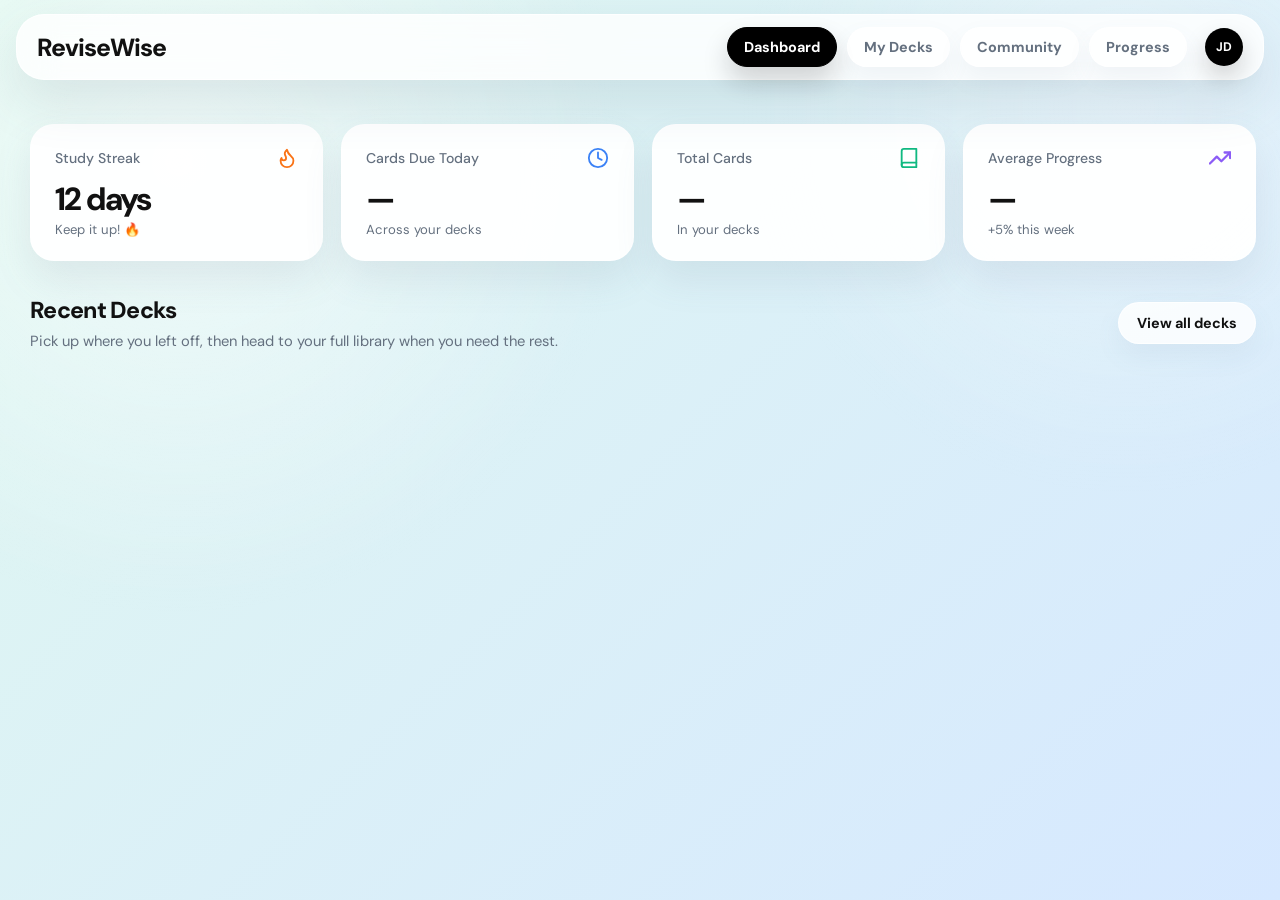
==== frontend/dashboard.html @ 3371f75b "my_decks fix my_decks and the whole site now compatible with treasure's visual changes (top bar inst" ====
<!DOCTYPE html>
<html lang="en">
<head>
    <meta charset="UTF-8">
    <meta name="viewport" content="width=device-width, initial-scale=1.0">
    <title>ReviseWise – Dashboard</title>
    <link rel="preconnect" href="https://fonts.googleapis.com">
    <link href="https://fonts.googleapis.com/css2?family=DM+Sans:wght@400;500;600;700;800&display=swap" rel="stylesheet">
    <style>
        :root {
            --page-start: #e0f8f0;
            --page-end: #d6e8ff;
            --surface: rgba(255, 255, 255, 0.82);
            --surface-strong: rgba(255, 255, 255, 0.94);
            --surface-border: rgba(255, 255, 255, 0.76);
            --border: #d8e2ee;
            --text-primary: #111111;
            --text-secondary: #64707f;
            --accent: #000000;
            --accent-hover: #2a2a2a;
            --accent-text: #ffffff;
            --danger: #dc3545;
            --nav-height: 62px;
            --pill-radius: 999px;
            --card-radius: 24px;
            --panel-radius: 28px;
            --shadow-soft: 0 22px 52px rgba(88, 103, 128, 0.14);
            --shadow-card: 0 18px 38px rgba(98, 114, 138, 0.12);
        }

        * { box-sizing: border-box; margin: 0; padding: 0; }

        body {
            font-family: 'DM Sans', system-ui, sans-serif;
            background: linear-gradient(135deg, var(--page-start) 0%, var(--page-end) 100%);
            background-attachment: fixed;
            color: var(--text-primary);
            min-height: 100vh;
            overflow-x: hidden;
            padding: 14px 16px 24px;
        }

        body::before {
            content: "";
            position: fixed;
            inset: 0;
            background:
                radial-gradient(circle at 14% 18%, rgba(255, 255, 255, 0.55) 0, rgba(255, 255, 255, 0) 34%),
                radial-gradient(circle at 88% 12%, rgba(255, 255, 255, 0.34) 0, rgba(255, 255, 255, 0) 28%);
            pointer-events: none;
            z-index: -1;
        }

        /* ── Top Nav ── */
        .top-nav {
            min-height: var(--nav-height);
            background: var(--surface);
            border: 1px solid var(--surface-border);
            border-radius: var(--panel-radius);
            box-shadow: var(--shadow-soft);
            backdrop-filter: blur(18px);
            -webkit-backdrop-filter: blur(18px);
            display: flex;
            align-items: center;
            gap: 18px;
            padding: 12px 20px;
            z-index: 100;
        }

        .nav-logo {
            font-size: 1.55em;
            font-weight: 800;
            color: var(--text-primary);
            text-decoration: none;
            letter-spacing: -0.04em;
        }

        .nav-avatar {
            width: 38px;
            height: 38px;
            border-radius: 50%;
            background: var(--accent);
            color: var(--accent-text);
            display: flex;
            align-items: center;
            justify-content: center;
            font-size: 0.78em;
            font-weight: 700;
            cursor: pointer;
            box-shadow: 0 12px 24px rgba(17, 17, 17, 0.18);
        }

        .top-links {
            display: flex;
            align-items: center;
            gap: 10px;
            margin-left: auto;
        }

        .top-link {
            display: inline-flex;
            align-items: center;
            justify-content: center;
            padding: 10px 16px;
            border-radius: var(--pill-radius);
            border: 1px solid var(--surface-border);
            background: rgba(255, 255, 255, 0.72);
            color: var(--text-secondary);
            font-size: 0.9em;
            font-weight: 700;
            text-decoration: none;
            white-space: nowrap;
            transition: background 0.18s ease, color 0.18s ease, transform 0.18s ease, box-shadow 0.18s ease;
            box-shadow: 0 12px 24px rgba(108, 122, 148, 0.08);
        }

        .top-link:hover {
            background: rgba(255, 255, 255, 0.96);
            color: var(--text-primary);
            transform: translateY(-1px);
        }

        .top-link.active {
            background: var(--accent);
            color: var(--accent-text);
            border-color: var(--accent);
            box-shadow: 0 14px 26px rgba(17, 17, 17, 0.18);
        }

        /* ── Main ── */
        .main {
            margin-top: 22px;
            padding: 22px 8px 30px 14px;
        }

        /* ── Stat Cards ── */
        .stats-grid {
            display: grid;
            grid-template-columns: repeat(4, minmax(0, 1fr));
            gap: 18px;
            margin-bottom: 34px;
        }

        .stat-card {
            background: var(--surface-strong);
            border: 1px solid var(--surface-border);
            border-radius: var(--card-radius);
            padding: 22px 24px;
            box-shadow: var(--shadow-card);
        }

        .stat-card-header {
            display: flex;
            align-items: center;
            justify-content: space-between;
            margin-bottom: 14px;
        }

        .stat-label {
            font-size: 0.88em;
            color: var(--text-secondary);
            font-weight: 500;
        }

        .stat-icon {
            width: 22px;
            height: 22px;
            flex-shrink: 0;
        }

        .stat-value {
            font-size: 2em;
            font-weight: 800;
            line-height: 1;
            margin-bottom: 6px;
            letter-spacing: -0.05em;
        }

        .stat-sub {
            font-size: 0.82em;
            color: var(--text-secondary);
        }

        /* ── Deck Section ── */
        .section-header {
            display: flex;
            align-items: center;
            justify-content: space-between;
            gap: 16px;
            margin-bottom: 22px;
            flex-wrap: wrap;
        }

        .section-title {
            font-size: 1.45em;
            font-weight: 800;
            letter-spacing: -0.03em;
        }

        .section-copy {
            margin-top: 6px;
            font-size: 0.92em;
            color: var(--text-secondary);
            max-width: 620px;
        }

        .section-controls {
            display: flex;
            align-items: center;
            gap: 12px;
            flex-wrap: wrap;
        }

        .search-box {
            display: flex;
            align-items: center;
            gap: 8px;
            background: var(--surface);
            border: 1px solid var(--surface-border);
            border-radius: var(--pill-radius);
            padding: 11px 16px;
            font-size: 0.9em;
            color: var(--text-secondary);
            width: 220px;
            box-shadow: 0 12px 28px rgba(108, 122, 148, 0.08);
        }

        .search-box input {
            border: none;
            outline: none;
            font-size: 0.92em;
            font-family: inherit;
            background: transparent;
            color: var(--text-primary);
            width: 100%;
        }

        .search-box input::placeholder { color: var(--text-secondary); }

        .search-box svg {
            width: 14px;
            height: 14px;
            stroke: currentColor;
            fill: none;
            stroke-width: 2;
            stroke-linecap: round;
            stroke-linejoin: round;
            flex-shrink: 0;
        }

        .btn {
            display: inline-flex;
            align-items: center;
            justify-content: center;
            gap: 6px;
            padding: 11px 18px;
            border: 1px solid var(--surface-border);
            border-radius: var(--pill-radius);
            background: var(--surface);
            color: var(--text-primary);
            font-size: 0.9em;
            font-weight: 700;
            cursor: pointer;
            font-family: inherit;
            text-decoration: none;
            transition: background 0.18s ease, transform 0.18s ease, box-shadow 0.18s ease;
            white-space: nowrap;
            box-shadow: 0 12px 26px rgba(108, 122, 148, 0.08);
        }

        .btn:hover {
            background: rgba(255, 255, 255, 0.96);
            transform: translateY(-1px);
        }

        .btn-primary {
            background: var(--accent);
            color: white;
            border-color: var(--accent);
            box-shadow: 0 14px 26px rgba(17, 17, 17, 0.2);
        }

        .btn-primary:hover { background: var(--accent-hover); }

        .btn svg {
            width: 14px; height: 14px;
            stroke: currentColor;
            fill: none;
            stroke-width: 2.5;
            stroke-linecap: round;
            stroke-linejoin: round;
        }

        /* ── Deck Grid ── */
        .deck-grid {
            display: grid;
            grid-template-columns: repeat(3, minmax(0, 1fr));
            gap: 18px;
        }

        .deck-card {
            background: var(--surface-strong);
            border: 1px solid var(--surface-border);
            border-radius: 28px;
            padding: 22px 24px;
            cursor: pointer;
            transition: box-shadow 0.2s ease, transform 0.2s ease;
            text-decoration: none;
            color: inherit;
            display: block;
            box-shadow: var(--shadow-card);
        }

        .deck-card:hover {
            box-shadow: 0 24px 40px rgba(89, 106, 131, 0.16);
            transform: translateY(-3px);
        }

        .deck-card-name {
            font-size: 1.08em;
            font-weight: 800;
            margin-bottom: 6px;
            letter-spacing: -0.02em;
        }

        .deck-card-meta {
            font-size: 0.84em;
            color: var(--text-secondary);
            margin-bottom: 18px;
        }

        .progress-row {
            display: flex;
            align-items: center;
            justify-content: space-between;
            font-size: 0.84em;
            color: var(--text-secondary);
            margin-bottom: 8px;
            font-weight: 600;
        }

        .progress-bar {
            width: 100%;
            height: 8px;
            background: rgba(17, 17, 17, 0.08);
            border-radius: 999px;
            overflow: hidden;
            margin-bottom: 18px;
        }

        .progress-fill {
            height: 100%;
            background: linear-gradient(90deg, #111111 0%, #3a3a3a 100%);
            border-radius: 999px;
            transition: width 0.4s ease;
        }

        .deck-actions {
            display: flex;
            gap: 8px;
            align-items: center;
        }

        .deck-btn {
            display: inline-flex;
            align-items: center;
            justify-content: center;
            gap: 6px;
            padding: 10px 18px;
            border-radius: var(--pill-radius);
            font-size: 0.86em;
            font-weight: 700;
            cursor: pointer;
            font-family: inherit;
            border: 1px solid var(--accent);
            background: var(--accent);
            color: white;
            text-decoration: none;
            transition: background 0.18s ease, transform 0.18s ease;
        }

        .deck-btn:hover {
            background: var(--accent-hover);
            transform: translateY(-1px);
        }

        .deck-btn-outline {
            background: rgba(255, 255, 255, 0.84);
            color: var(--text-primary);
            border-color: var(--surface-border);
        }

        .deck-btn-outline:hover { background: rgba(255, 255, 255, 0.98); }

        .deck-btn-icon {
            width: 38px;
            height: 38px;
            display: flex;
            align-items: center;
            justify-content: center;
            border: 1px solid var(--surface-border);
            border-radius: 50%;
            background: rgba(255, 255, 255, 0.84);
            cursor: pointer;
            margin-left: auto;
            transition: background 0.18s ease, transform 0.18s ease;
            flex-shrink: 0;
            box-shadow: 0 12px 24px rgba(108, 122, 148, 0.08);
        }

        .deck-btn-icon:hover {
            background: rgba(255, 255, 255, 0.98);
            transform: translateY(-1px);
        }

        .deck-btn-icon svg {
            width: 15px; height: 15px;
            stroke: var(--text-secondary);
            fill: none;
            stroke-width: 2;
            stroke-linecap: round;
            stroke-linejoin: round;
        }

        /* Empty state */
        .empty-decks {
            grid-column: 1 / -1;
            text-align: center;
            padding: 72px 24px;
            color: var(--text-secondary);
            background: var(--surface);
            border: 1px solid var(--surface-border);
            border-radius: 28px;
            box-shadow: var(--shadow-card);
        }

        .empty-decks p { font-size: 0.95em; }

        /* Modal */
        .modal-overlay {
            display: none;
            position: fixed;
            inset: 0;
            background: rgba(17, 24, 39, 0.16);
            backdrop-filter: blur(8px);
            -webkit-backdrop-filter: blur(8px);
            z-index: 200;
            align-items: center;
            justify-content: center;
            padding: 20px;
        }
        .modal-overlay.open { display: flex; }
        .modal {
            background: rgba(255, 255, 255, 0.94);
            border-radius: 30px;
            padding: 30px;
            width: 100%;
            max-width: 440px;
            box-shadow: var(--shadow-soft);
            border: 1px solid var(--surface-border);
            animation: modalIn 0.18s ease;
        }
        @keyframes modalIn {
            from { opacity: 0; transform: translateY(-10px); }
            to { opacity: 1; transform: translateY(0); }
        }
        .modal-header {
            display: flex;
            align-items: center;
            justify-content: space-between;
            margin-bottom: 20px;
        }
        .modal-title {
            font-size: 1.08em;
            font-weight: 800;
            letter-spacing: -0.02em;
        }
        .modal-close {
            background: rgba(255, 255, 255, 0.82);
            border: 1px solid var(--surface-border);
            width: 38px;
            height: 38px;
            border-radius: 50%;
            cursor: pointer;
            color: var(--text-secondary);
            display: inline-flex;
            align-items: center;
            justify-content: center;
        }
        .modal-close:hover { color: var(--text-primary); }
        .modal-close svg {
            width: 18px;
            height: 18px;
            stroke: currentColor;
            fill: none;
            stroke-width: 2;
            stroke-linecap: round;
            display: block;
        }
        .modal-field { margin-bottom: 16px; }
        .modal-field label {
            display: block;
            font-size: 0.82em;
            font-weight: 600;
            color: var(--text-secondary);
            margin-bottom: 8px;
        }
        .modal-field input, .modal-field textarea {
            width: 100%;
            padding: 12px 16px;
            border: 1px solid var(--border);
            border-radius: 22px;
            font-size: 0.94em;
            font-family: inherit;
            outline: none;
            background: rgba(250, 250, 250, 0.95);
            color: var(--text-primary);
        }
        .modal-field input:focus, .modal-field textarea:focus { border-color: #999; background: #fff; }
        .modal-field textarea { resize: vertical; min-height: 88px; }
        .modal-footer {
            display: flex;
            gap: 8px;
            justify-content: flex-end;
            margin-top: 22px;
            flex-wrap: wrap;
        }
        .modal-error { color: var(--danger); font-size: 0.85em; margin-top: 4px; min-height: 18px; }

        @media (max-width: 1100px) {
            .stats-grid { grid-template-columns: repeat(2, minmax(0, 1fr)); }
            .deck-grid { grid-template-columns: repeat(2, minmax(0, 1fr)); }
        }

        @media (max-width: 900px) {
            body { padding: 14px 14px 24px; }

            .top-nav {
                gap: 12px;
                padding: 12px 16px;
                flex-wrap: wrap;
            }

            .top-links {
                width: 100%;
                margin-left: 0;
                overflow-x: auto;
                padding-bottom: 2px;
            }

            .main {
                margin-top: 18px;
                padding: 0 0 24px;
            }
        }

        @media (max-width: 640px) {
            .stats-grid { grid-template-columns: 1fr; }

            .section-controls {
                width: 100%;
                flex-direction: column;
                align-items: stretch;
            }

            .search-box { width: 100%; }

            .deck-actions { flex-wrap: wrap; }

            .deck-btn,
            .deck-btn-outline {
                flex: 1 1 180px;
            }
        }
    </style>
</head>
<body>

    <!-- Top Nav -->
    <nav class="top-nav">
        <a href="dashboard.html" class="nav-logo">ReviseWise</a>
        <div class="top-links">
            <a href="dashboard.html" class="top-link active">Dashboard</a>
            <a href="my_decks.html" class="top-link">My Decks</a>
            <a href="#" class="top-link">Community</a>
            <a href="progress.html" class="top-link">Progress</a>
        </div>
        <div class="nav-avatar" id="user-initials">JD</div>
    </nav>

    <!-- Main -->
    <main class="main">

        <!-- Stats -->
        <div class="stats-grid">
            <div class="stat-card">
                <div class="stat-card-header">
                    <span class="stat-label">Study Streak</span>
                    <svg class="stat-icon" viewBox="0 0 24 24" fill="none" stroke="#f97316" stroke-width="2" stroke-linecap="round" stroke-linejoin="round">
                        <path d="M8.5 14.5A2.5 2.5 0 0 0 11 12c0-1.38-.5-2-1-3-1.072-2.143-.224-4.054 2-6 .5 2.5 2 4.9 4 6.5 2 1.6 3 3.5 3 5.5a7 7 0 1 1-14 0c0-1.153.433-2.294 1-3a2.5 2.5 0 0 0 2.5 2.5z"/>
                    </svg>
                </div>
                <div class="stat-value">12 days</div>
                <div class="stat-sub">Keep it up! 🔥</div>
            </div>

            <div class="stat-card">
                <div class="stat-card-header">
                    <span class="stat-label">Cards Due Today</span>
                    <svg class="stat-icon" viewBox="0 0 24 24" fill="none" stroke="#3b82f6" stroke-width="2" stroke-linecap="round" stroke-linejoin="round">
                        <circle cx="12" cy="12" r="10"/><polyline points="12 6 12 12 16 14"/>
                    </svg>
                </div>
                <div class="stat-value" id="stat-due">—</div>
                <div class="stat-sub" id="stat-due-sub">Across your decks</div>
            </div>

            <div class="stat-card">
                <div class="stat-card-header">
                    <span class="stat-label">Total Cards</span>
                    <svg class="stat-icon" viewBox="0 0 24 24" fill="none" stroke="#10b981" stroke-width="2" stroke-linecap="round" stroke-linejoin="round">
                        <path d="M4 19.5A2.5 2.5 0 0 1 6.5 17H20"/><path d="M6.5 2H20v20H6.5A2.5 2.5 0 0 1 4 19.5v-15A2.5 2.5 0 0 1 6.5 2z"/>
                    </svg>
                </div>
                <div class="stat-value" id="stat-total">—</div>
                <div class="stat-sub" id="stat-decks-count">In your decks</div>
            </div>

            <div class="stat-card">
                <div class="stat-card-header">
                    <span class="stat-label">Average Progress</span>
                    <svg class="stat-icon" viewBox="0 0 24 24" fill="none" stroke="#8b5cf6" stroke-width="2.5" stroke-linecap="round" stroke-linejoin="round">
                        <polyline points="23 6 13.5 15.5 8.5 10.5 1 18"/><polyline points="17 6 23 6 23 12"/>
                    </svg>
                </div>
                <div class="stat-value" id="stat-avg">—</div>
                <div class="stat-sub">+5% this week</div>
            </div>
        </div>

        <!-- Decks Section -->
        <div class="section-header">
            <div>
                <div class="section-title">Recent Decks</div>
                <div class="section-copy">Pick up where you left off, then head to your full library when you need the rest.</div>
            </div>
            <div class="section-controls">
                <a href="my_decks.html" class="btn">View all decks</a>
            </div>
        </div>

        <div class="deck-grid" id="deck-grid">
            <!-- populated by JS -->
        </div>

    </main>

    <!-- New Deck Modal -->
    <div class="modal-overlay" id="modal-overlay">
        <div class="modal">
            <div class="modal-header">
                <div class="modal-title">Create New Deck</div>
                <button class="modal-close" id="modal-close-btn">
                    <svg viewBox="0 0 24 24"><line x1="18" y1="6" x2="6" y2="18"/><line x1="6" y1="6" x2="18" y2="18"/></svg>
                </button>
            </div>
            <div class="modal-field">
                <label for="modal-name">Deck Name</label>
                <input type="text" id="modal-name" placeholder="e.g. Biology – Cell Structure">
            </div>
            <div class="modal-field">
                <label for="modal-desc">Description (optional)</label>
                <textarea id="modal-desc" placeholder="What's this deck about?"></textarea>
            </div>
            <div class="modal-error" id="modal-error"></div>
            <div class="modal-footer">
                <button class="btn" id="modal-cancel-btn">Cancel</button>
                <button class="btn btn-primary" id="modal-save-btn">Create Deck</button>
            </div>
        </div>
    </div>

    <!-- Delete Deck Confirm (Dashboard) -->
    <div class="modal-overlay" id="dd-overlay">
        <div class="modal" style="max-width:360px">
            <div class="modal-header">
                <div class="modal-title">Delete Deck?</div>
            </div>
            <p id="dd-confirm-text" style="font-size:0.9em;color:#666;margin-bottom:20px"></p>
            <div class="modal-footer">
                <button class="btn" id="dd-cancel-btn">Cancel</button>
                <button class="btn btn-primary" id="dd-delete-btn" style="background:#dc3545;border-color:#dc3545">Delete</button>
            </div>
        </div>
    </div>

    <script>
        const API_BASE = 'http://localhost:8000';

        // Set user initials from storage
        const initials = localStorage.getItem('userInitials') || 'JD';
        document.getElementById('user-initials').innerText = initials;

        function authHeaders() {
            const token = localStorage.getItem('token');
            return {
                'Content-Type': 'application/json',
                'Accept': 'application/json',
                ...(token ? { 'Authorization': `Bearer ${token}` } : {})
            };
        }

        let allDecks = [];

        async function fetchDecks() {
            const token = localStorage.getItem('token');
            if (!token || token === 'demo-token') {
                window.location.href = 'index.html';
                return [];
            }
            const res = await fetch(`${API_BASE}/decks/`, { headers: authHeaders() });
            if (res.status === 401) { window.location.href = 'index.html'; return []; }
            if (!res.ok) throw new Error(`Failed to load decks (${res.status})`);
            const decks = await res.json();
            // Fetch card counts for all decks in parallel
            const decksWithCounts = await Promise.all(decks.map(async (deck) => {
                try {
                    const cr = await fetch(`${API_BASE}/decks/${deck.id}/cards`, { headers: authHeaders() });
                    const cards = cr.ok ? await cr.json() : [];
                    return { ...deck, cards: cards.length };
                } catch {
                    return { ...deck, cards: 0 };
                }
            }));
            return decksWithCounts;
        }

        async function createDeck(title, description) {
            const res = await fetch(`${API_BASE}/decks/`, {
                method: 'POST',
                headers: authHeaders(),
                body: JSON.stringify({ title, description })
            });
            if (!res.ok) {
                const err = await res.json().catch(() => ({}));
                throw new Error(err.detail || `Failed to create deck (${res.status})`);
            }
            return await res.json();
        }

        async function deleteDeckById(id) {
            const res = await fetch(`${API_BASE}/decks/${id}`, {
                method: 'DELETE',
                headers: authHeaders()
            });
            if (!res.ok) throw new Error(`Failed to delete deck (${res.status})`);
        }

        function renderDecks(decks) {
            const grid = document.getElementById('deck-grid');

            if (!decks.length) {
                grid.innerHTML = `<div class="empty-decks"><p>No decks yet — head to My Decks to create your first one.</p></div>`;
                return;
            }

            grid.innerHTML = decks.map(deck => {
                const cards = deck.cards ?? deck.card_count ?? 0;
                const due = deck.due ?? deck.due_count ?? 0;
                const progress = deck.progress ?? 0;
                return `
                <div class="deck-card" onclick="window.location.href='deck.html?deck_id=${deck.id}'">
                    <div class="deck-card-name">${deck.title}</div>
                    <div class="deck-card-meta">${cards} cards · ${due} due</div>
                    <div class="progress-row">
                        <span>Progress</span>
                        <span><strong>${progress}%</strong></span>
                    </div>
                    <div class="progress-bar">
                        <div class="progress-fill" style="width:${progress}%"></div>
                    </div>
                    <div class="deck-actions">
                        <a href="study_session.html?deck_id=${deck.id}" class="deck-btn" onclick="event.stopPropagation()">Study Now</a>
                        <button class="deck-btn deck-btn-outline" onclick="event.stopPropagation(); window.location.href='deck.html?deck_id=${deck.id}'">
                            Open Deck
                        </button>
                        <div class="deck-btn-icon" onclick="event.stopPropagation(); window.location.href='deck.html?deck_id=${deck.id}'" title="Manage deck">
                            <svg viewBox="0 0 24 24"><path d="M4 19.5A2.5 2.5 0 0 1 6.5 17H20"/><path d="M6.5 2H20v20H6.5A2.5 2.5 0 0 1 4 19.5v-15A2.5 2.5 0 0 1 6.5 2z"/></svg>
                        </div>
                        <div class="deck-btn-icon" onclick="event.stopPropagation(); confirmDeleteDeck(${deck.id}, '${deck.title.replace(/'/g,"\\'")}');" title="Delete deck" style="margin-left:0">
                            <svg viewBox="0 0 24 24" stroke="#dc3545"><polyline points="3 6 5 6 21 6"/><path d="M19 6l-1 14a2 2 0 0 1-2 2H8a2 2 0 0 1-2-2L5 6"/><path d="M10 11v6"/><path d="M14 11v6"/><path d="M9 6V4a1 1 0 0 1 1-1h4a1 1 0 0 1 1 1v2"/></svg>
                        </div>
                    </div>
                </div>`;
            }).join('');
        }

        function updateStats(decks) {
            const totalCards = decks.reduce((s, d) => s + (d.cards ?? d.card_count ?? 0), 0);
            const totalDue   = decks.reduce((s, d) => s + (d.due ?? d.due_count ?? 0), 0);
            const avgProg    = decks.length
                ? Math.round(decks.reduce((s, d) => s + (d.progress ?? 0), 0) / decks.length)
                : 0;

            document.getElementById('stat-total').innerText = totalCards;
            document.getElementById('stat-due').innerText   = totalDue;
            document.getElementById('stat-avg').innerText   = avgProg + '%';
            document.getElementById('stat-decks-count').innerText = `In ${decks.length} deck${decks.length !== 1 ? 's' : ''}`;
            document.getElementById('stat-due-sub').innerText = `Across ${decks.length} deck${decks.length !== 1 ? 's' : ''}`;
        }

        async function init() {
            try {
                allDecks = await fetchDecks();
                if (!allDecks) return;
                renderDecks(allDecks);
                updateStats(allDecks);
            } catch (err) {
                document.getElementById('deck-grid').innerHTML =
                    `<div class="empty-decks"><p style="color:#dc3545">⚠️ Could not load decks: ${err.message}.<br>Make sure the backend is running and you are logged in.</p></div>`;
            }
        }

        // Search
        document.getElementById('search-input').addEventListener('input', (e) => {
            const q = e.target.value.toLowerCase();
            renderDecks(allDecks.filter(d => d.title.toLowerCase().includes(q)));
        });

        // Modal
        const overlay    = document.getElementById('modal-overlay');
        const modalError = document.getElementById('modal-error');

        document.getElementById('new-deck-btn').addEventListener('click', () => {
            document.getElementById('modal-name').value = '';
            document.getElementById('modal-desc').value = '';
            modalError.innerText = '';
            overlay.classList.add('open');
            document.getElementById('modal-name').focus();
        });

        function closeModal() { overlay.classList.remove('open'); }

        document.getElementById('modal-close-btn').addEventListener('click', closeModal);
        document.getElementById('modal-cancel-btn').addEventListener('click', closeModal);
        overlay.addEventListener('click', (e) => { if (e.target === overlay) closeModal(); });

        document.getElementById('modal-save-btn').addEventListener('click', async () => {
            const title = document.getElementById('modal-name').value.trim();
            const desc  = document.getElementById('modal-desc').value.trim();

            if (!title) { modalError.innerText = 'Deck name is required.'; return; }

            const btn = document.getElementById('modal-save-btn');
            btn.disabled = true;
            btn.innerText = 'Creating…';
            modalError.innerText = '';

            try {
                const deck = await createDeck(title, desc);
                allDecks.unshift({ ...deck, cards: 0, due: 0, progress: 0 });
                renderDecks(allDecks);
                updateStats(allDecks);
                closeModal();
                window.location.href = `deck.html?deck_id=${deck.id}`;
            } catch (err) {
                modalError.innerText = err.message;
            } finally {
                btn.disabled = false;
                btn.innerText = 'Create Deck';
            }
        });

        // ── Delete Deck from Dashboard ──
        let _deleteDeckId = null;

        function confirmDeleteDeck(id, title) {
            _deleteDeckId = id;
            document.getElementById('dd-confirm-text').innerText =
                `Delete "${title}" and all its cards? This cannot be undone.`;
            document.getElementById('dd-overlay').classList.add('open');
        }

        document.getElementById('dd-cancel-btn').addEventListener('click', () => {
            document.getElementById('dd-overlay').classList.remove('open');
            _deleteDeckId = null;
        });

        document.getElementById('dd-delete-btn').addEventListener('click', async () => {
            if (!_deleteDeckId) return;
            const btn = document.getElementById('dd-delete-btn');
            btn.disabled = true; btn.innerText = 'Deleting…';
            try {
                await deleteDeckById(_deleteDeckId);
                allDecks = allDecks.filter(d => d.id !== _deleteDeckId);
                renderDecks(allDecks);
                updateStats(allDecks);
            } catch (err) {
                alert('Could not delete deck: ' + err.message);
            } finally {
                document.getElementById('dd-overlay').classList.remove('open');
                _deleteDeckId = null;
                btn.disabled = false; btn.innerText = 'Delete';
            }
        });

        init();
    </script>
</body>
</html>
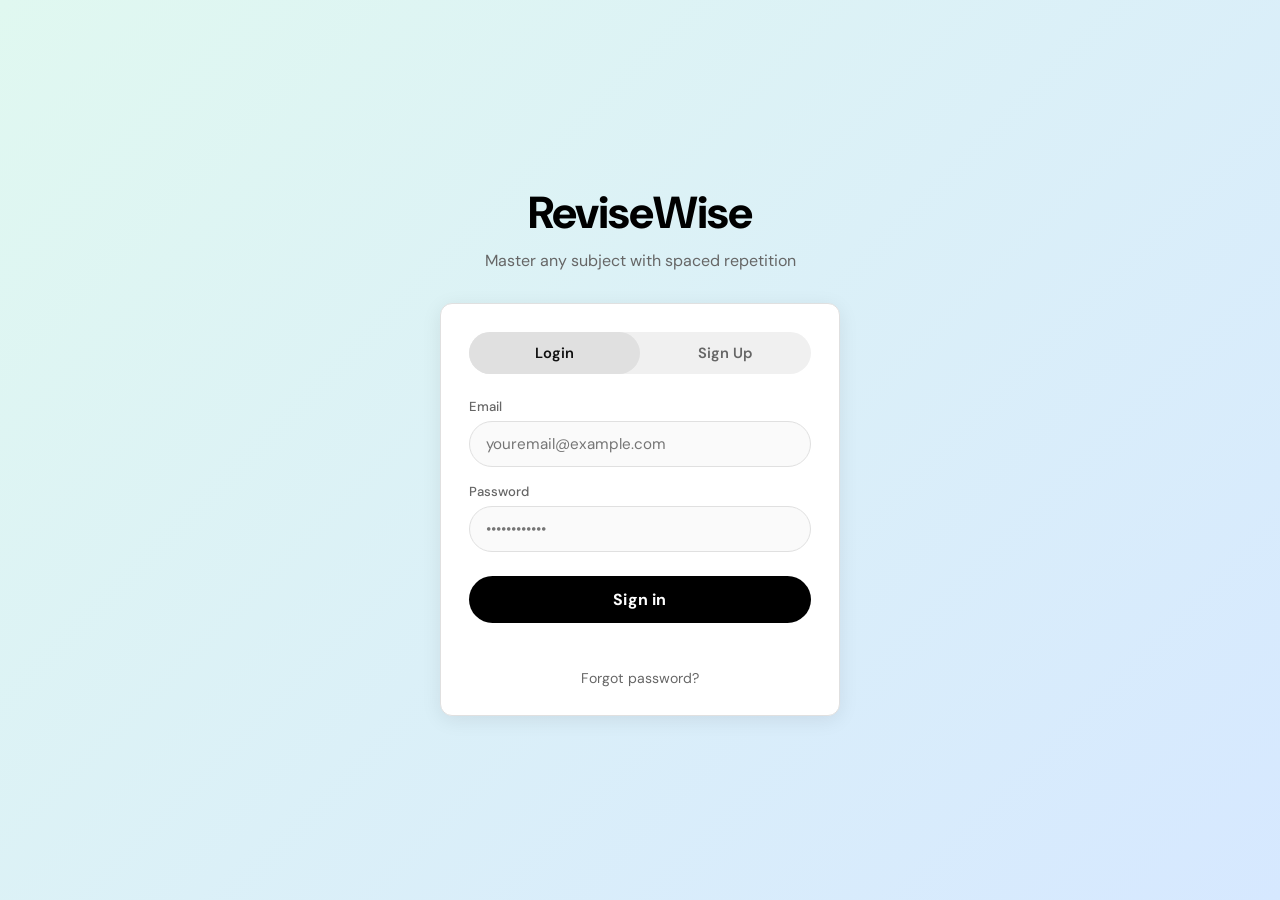
==== commit 908d76ad: "added functionality to "recent decks" The 'Recent decks' subheading under the dashboard now function" ====
--- a/frontend/dashboard.html
+++ b/frontend/dashboard.html
@@ -88,6 +88,62 @@
             font-weight: 700;
             cursor: pointer;
             box-shadow: 0 12px 24px rgba(17, 17, 17, 0.18);
+            position: relative;
+        }
+
+        .avatar-wrapper {
+            position: relative;
+        }
+
+        .avatar-dropdown {
+            display: none;
+            position: absolute;
+            top: calc(100% + 10px);
+            right: 0;
+            background: #fff;
+            border: 1px solid #e0e0e0;
+            border-radius: 10px;
+            box-shadow: 0 8px 24px rgba(0,0,0,0.12);
+            min-width: 160px;
+            z-index: 999;
+            overflow: hidden;
+        }
+
+        .avatar-dropdown.open { display: block; }
+
+        .avatar-dropdown a, .avatar-dropdown button {
+            display: flex;
+            align-items: center;
+            gap: 10px;
+            width: 100%;
+            padding: 12px 16px;
+            font-size: 0.88em;
+            font-weight: 500;
+            color: #111;
+            text-decoration: none;
+            background: none;
+            border: none;
+            cursor: pointer;
+            font-family: inherit;
+            text-align: left;
+            transition: background 0.12s;
+        }
+
+        .avatar-dropdown a:hover, .avatar-dropdown button:hover { background: #f5f5f5; }
+        .avatar-dropdown button.danger { color: #dc3545; }
+        .avatar-dropdown button.danger:hover { background: #fff5f5; }
+
+        .avatar-dropdown svg {
+            width: 15px; height: 15px;
+            stroke: currentColor; fill: none;
+            stroke-width: 2; stroke-linecap: round; stroke-linejoin: round;
+            flex-shrink: 0;
+        }
+
+        .dropdown-divider {
+            height: 1px;
+            background: #f0f0f0;
+            margin: 4px 0;
         }
 
         .top-links {
@@ -585,7 +641,20 @@
             <a href="#" class="top-link">Community</a>
             <a href="progress.html" class="top-link">Progress</a>
         </div>
-        <div class="nav-avatar" id="user-initials">JD</div>
+        <div class="avatar-wrapper" id="avatar-wrapper">
+            <div class="nav-avatar" id="user-initials" onclick="document.getElementById('avatar-dropdown').classList.toggle('open');event.stopPropagation();">JD</div>
+            <div class="avatar-dropdown" id="avatar-dropdown" onclick="event.stopPropagation();">
+                <a href="#">
+                    <svg viewBox="0 0 24 24"><path d="M20 21v-2a4 4 0 0 0-4-4H8a4 4 0 0 0-4 4v2"/><circle cx="12" cy="7" r="4"/></svg>
+                    Account
+                </a>
+                <div class="dropdown-divider"></div>
+                <button class="danger" onclick="localStorage.removeItem('token');localStorage.removeItem('userInitials');window.location.href='index.html';">
+                    <svg viewBox="0 0 24 24"><path d="M9 21H5a2 2 0 0 1-2-2V5a2 2 0 0 1 2-2h4"/><polyline points="16 17 21 12 16 7"/><line x1="21" y1="12" x2="9" y2="12"/></svg>
+                    Log out
+                </button>
+            </div>
+        </div>
     </nav>
 
     <!-- Main -->
@@ -714,25 +783,14 @@
 
         async function fetchDecks() {
             const token = localStorage.getItem('token');
-            if (!token || token === 'demo-token') {
+            if (!token) {
                 window.location.href = 'index.html';
                 return [];
             }
             const res = await fetch(`${API_BASE}/decks/`, { headers: authHeaders() });
             if (res.status === 401) { window.location.href = 'index.html'; return []; }
             if (!res.ok) throw new Error(`Failed to load decks (${res.status})`);
-            const decks = await res.json();
-            // Fetch card counts for all decks in parallel
-            const decksWithCounts = await Promise.all(decks.map(async (deck) => {
-                try {
-                    const cr = await fetch(`${API_BASE}/decks/${deck.id}/cards`, { headers: authHeaders() });
-                    const cards = cr.ok ? await cr.json() : [];
-                    return { ...deck, cards: cards.length };
-                } catch {
-                    return { ...deck, cards: 0 };
-                }
-            }));
-            return decksWithCounts;
+            return await res.json();
         }
 
         async function createDeck(title, description) {
@@ -769,7 +827,7 @@
                 const due = deck.due ?? deck.due_count ?? 0;
                 const progress = deck.progress ?? 0;
                 return `
-                <div class="deck-card" onclick="window.location.href='deck.html?deck_id=${deck.id}'">
+                <div class="deck-card" onclick="openDeck(${deck.id})">
                     <div class="deck-card-name">${deck.title}</div>
                     <div class="deck-card-meta">${cards} cards · ${due} due</div>
                     <div class="progress-row">
@@ -780,11 +838,11 @@
                         <div class="progress-fill" style="width:${progress}%"></div>
                     </div>
                     <div class="deck-actions">
-                        <a href="study_session.html?deck_id=${deck.id}" class="deck-btn" onclick="event.stopPropagation()">Study Now</a>
-                        <button class="deck-btn deck-btn-outline" onclick="event.stopPropagation(); window.location.href='deck.html?deck_id=${deck.id}'">
+                        <a href="study_session.html?deck_id=${deck.id}" class="deck-btn" onclick="event.stopPropagation(); recordRecentDeck(${deck.id})">Study Now</a>
+                        <button class="deck-btn deck-btn-outline" onclick="event.stopPropagation(); openDeck(${deck.id})">
                             Open Deck
                         </button>
-                        <div class="deck-btn-icon" onclick="event.stopPropagation(); window.location.href='deck.html?deck_id=${deck.id}'" title="Manage deck">
+                        <div class="deck-btn-icon" onclick="event.stopPropagation(); openDeck(${deck.id})" title="Manage deck">
                             <svg viewBox="0 0 24 24"><path d="M4 19.5A2.5 2.5 0 0 1 6.5 17H20"/><path d="M6.5 2H20v20H6.5A2.5 2.5 0 0 1 4 19.5v-15A2.5 2.5 0 0 1 6.5 2z"/></svg>
                         </div>
                         <div class="deck-btn-icon" onclick="event.stopPropagation(); confirmDeleteDeck(${deck.id}, '${deck.title.replace(/'/g,"\\'")}');" title="Delete deck" style="margin-left:0">
@@ -809,11 +867,29 @@
             document.getElementById('stat-due-sub').innerText = `Across ${decks.length} deck${decks.length !== 1 ? 's' : ''}`;
         }
 
+        function recordRecentDeck(id) {
+            let recent = JSON.parse(localStorage.getItem('recentDecks') || '[]');
+            recent = [id, ...recent.filter(r => r !== id)];
+            recent = recent.slice(0, 3);
+            localStorage.setItem('recentDecks', JSON.stringify(recent));
+        }
+
+        function openDeck(id) {
+            recordRecentDeck(id);
+            window.location.href = `deck.html?deck_id=${id}`;
+        }
+
         async function init() {
             try {
                 allDecks = await fetchDecks();
                 if (!allDecks) return;
-                renderDecks(allDecks);
+
+                const recentIds = JSON.parse(localStorage.getItem('recentDecks') || '[]');
+                const recentDecks = recentIds
+                    .map(id => allDecks.find(d => d.id === id))
+                    .filter(Boolean);
+
+                renderDecks(recentDecks.length ? recentDecks : allDecks.slice(0, 3));
                 updateStats(allDecks);
             } catch (err) {
                 document.getElementById('deck-grid').innerHTML =
@@ -821,40 +897,48 @@
             }
         }
 
-        // Search
-        document.getElementById('search-input').addEventListener('input', (e) => {
-            const q = e.target.value.toLowerCase();
-            renderDecks(allDecks.filter(d => d.title.toLowerCase().includes(q)));
-        });
-
-        // Modal
+        // Search (only attach if element exists)
+        const searchInput = document.getElementById('search-input');
+        if (searchInput) {
+            searchInput.addEventListener('input', (e) => {
+                const q = e.target.value.toLowerCase();
+                renderDecks(allDecks.filter(d => d.title.toLowerCase().includes(q)));
+            });
+        }
+
+        // Modal (all wrapped in null checks since these elements may not exist on dashboard)
         const overlay    = document.getElementById('modal-overlay');
         const modalError = document.getElementById('modal-error');
 
-        document.getElementById('new-deck-btn').addEventListener('click', () => {
+        function closeModal() { if (overlay) overlay.classList.remove('open'); }
+
+        const newDeckBtn = document.getElementById('new-deck-btn');
+        if (newDeckBtn) newDeckBtn.addEventListener('click', () => {
             document.getElementById('modal-name').value = '';
             document.getElementById('modal-desc').value = '';
-            modalError.innerText = '';
+            if (modalError) modalError.innerText = '';
             overlay.classList.add('open');
             document.getElementById('modal-name').focus();
         });
 
-        function closeModal() { overlay.classList.remove('open'); }
-
-        document.getElementById('modal-close-btn').addEventListener('click', closeModal);
-        document.getElementById('modal-cancel-btn').addEventListener('click', closeModal);
-        overlay.addEventListener('click', (e) => { if (e.target === overlay) closeModal(); });
-
-        document.getElementById('modal-save-btn').addEventListener('click', async () => {
+        const modalCloseBtn = document.getElementById('modal-close-btn');
+        if (modalCloseBtn) modalCloseBtn.addEventListener('click', closeModal);
+
+        const modalCancelBtn = document.getElementById('modal-cancel-btn');
+        if (modalCancelBtn) modalCancelBtn.addEventListener('click', closeModal);
+
+        if (overlay) overlay.addEventListener('click', (e) => { if (e.target === overlay) closeModal(); });
+
+        const modalSaveBtn = document.getElementById('modal-save-btn');
+        if (modalSaveBtn) modalSaveBtn.addEventListener('click', async () => {
             const title = document.getElementById('modal-name').value.trim();
             const desc  = document.getElementById('modal-desc').value.trim();
 
-            if (!title) { modalError.innerText = 'Deck name is required.'; return; }
-
-            const btn = document.getElementById('modal-save-btn');
-            btn.disabled = true;
-            btn.innerText = 'Creating…';
-            modalError.innerText = '';
+            if (!title) { if (modalError) modalError.innerText = 'Deck name is required.'; return; }
+
+            modalSaveBtn.disabled = true;
+            modalSaveBtn.innerText = 'Creating…';
+            if (modalError) modalError.innerText = '';
 
             try {
                 const deck = await createDeck(title, desc);
@@ -862,12 +946,12 @@
                 renderDecks(allDecks);
                 updateStats(allDecks);
                 closeModal();
-                window.location.href = `deck.html?deck_id=${deck.id}`;
+                window.location.href = `my_decks.html?deck_id=${deck.id}`;
             } catch (err) {
-                modalError.innerText = err.message;
+                if (modalError) modalError.innerText = err.message;
             } finally {
-                btn.disabled = false;
-                btn.innerText = 'Create Deck';
+                modalSaveBtn.disabled = false;
+                modalSaveBtn.innerText = 'Create Deck';
             }
         });
 
@@ -904,6 +988,12 @@
             }
         });
 
+        // Close dropdown when clicking outside
+        document.addEventListener('click', () => {
+            const dd = document.getElementById('avatar-dropdown');
+            if (dd) dd.classList.remove('open');
+        });
+
         init();
     </script>
 </body>
